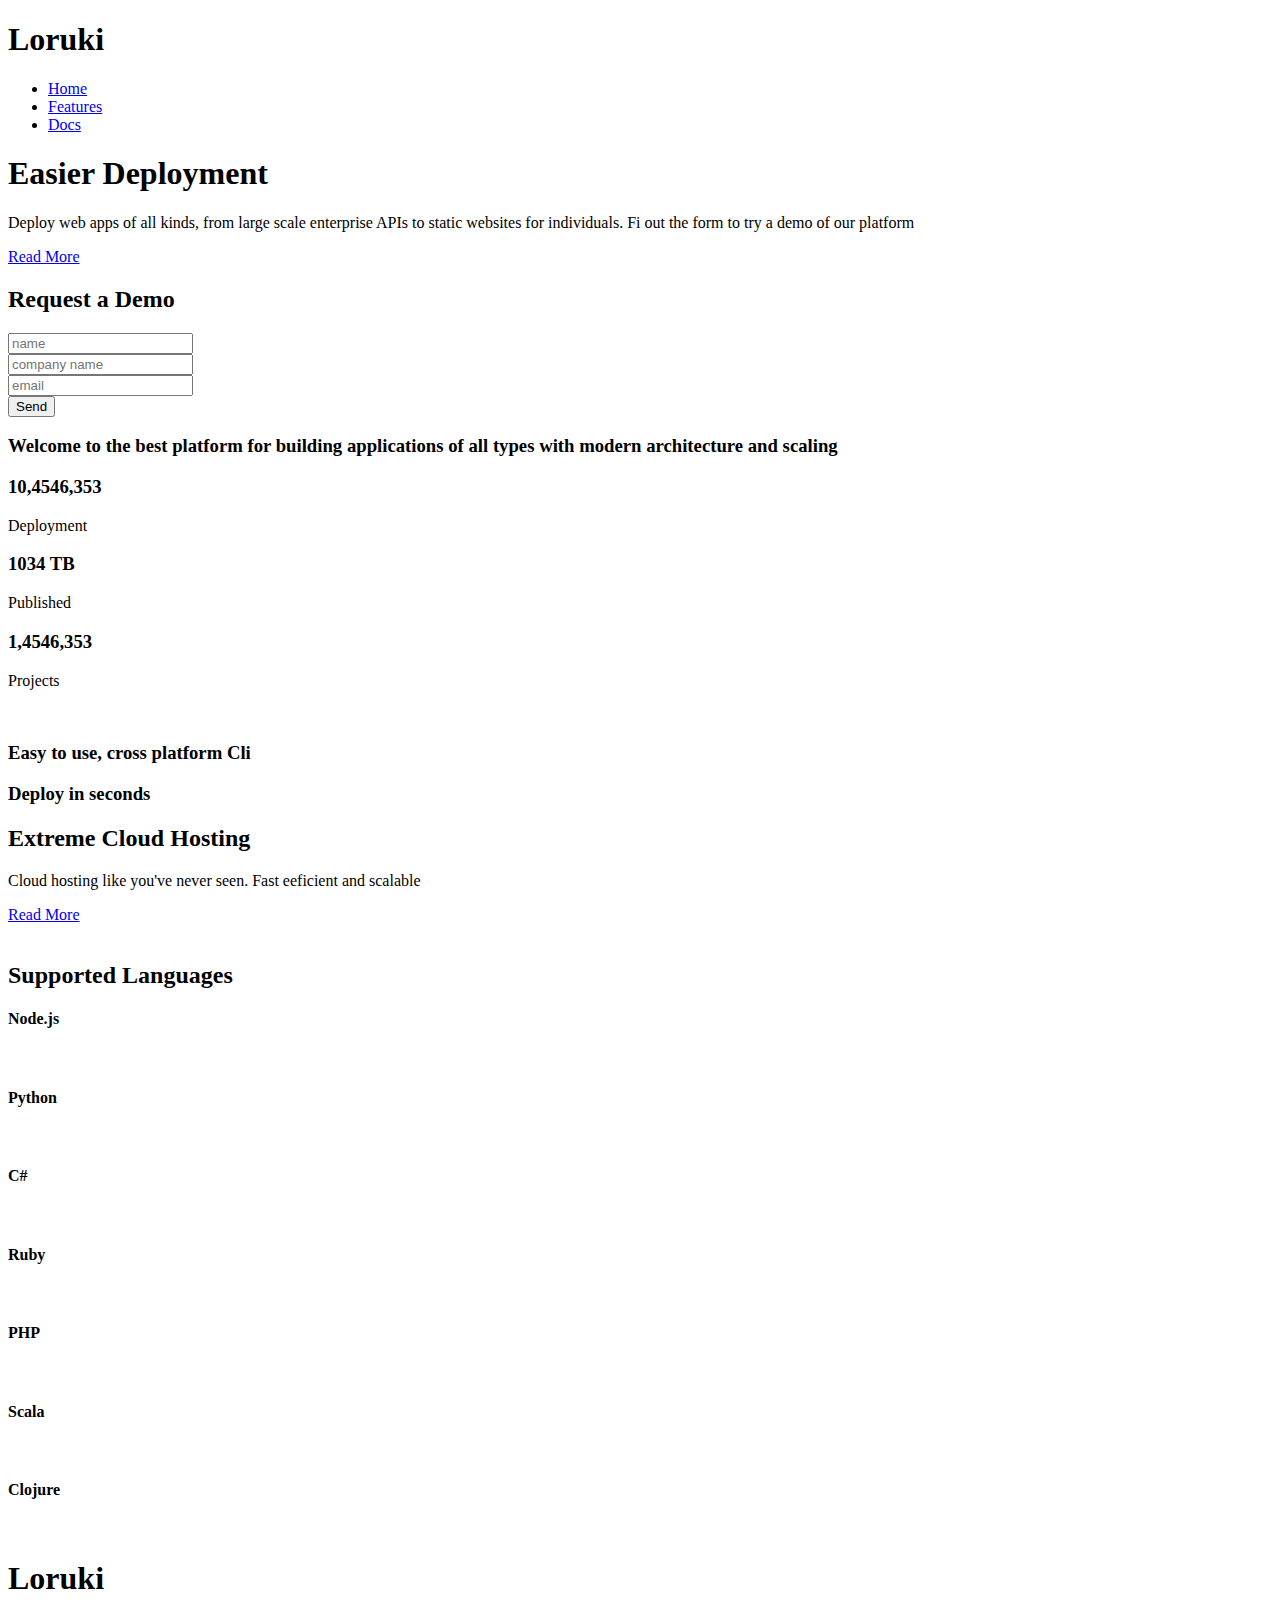
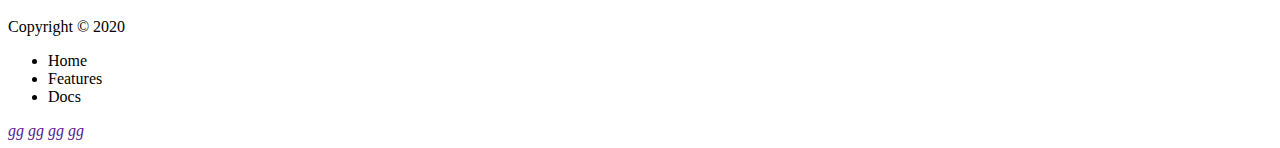
==== index.html @ 68c7aa64 "Add files via upload" ====
<!DOCTYPE html>
<html lang="en">
<head>
    <meta charset="UTF-8">
    <meta http-equiv="X-UA-Compatible" content="IE=edge">
    <meta name="viewport" content="width=device-width, initial-scale=1.0">
    <title>Cloud Hosting</title>
    <link rel="stylesheet" href="css/index.css">
    <link rel="stylesheet" href="fontawesome-free-5.15.4-web">
    <link href="//netdna.bootstrapcdn.com/font-awesome/3.2.1/css/font-awesome.css" rel="stylesheet"> 
</head>
<body>
    <!-- Navbar -->
    <div class="navbar">
        <div class="container flex">
            <h1 class="logo">Loruki</h1>
            <nav>
                <ul>
                    <li><a href="index.html">Home</a></li>
                    <li><a href="features.html">Features</a></li>
                    <li><a href="docs.html">Docs</a></li>
                </ul>
            </nav>
        </div>
    </div>

    <!-- Showcase -->
    <section class="showcase">
        <div class="container grid">
            <div class="showcase-text">
                <h1>Easier Deployment</h1>
                <p>Deploy web apps of all kinds, 
                    from large scale enterprise APIs to 
                    static websites for individuals. Fi
                    out the form to try a demo of our 
                    platform</p>
                <a href="features.html" class="btn btn-outline">Read More</a>    
            </div>

            <div class="showcase-form card">
                <h2>Request a Demo</h2>
                <form action="">
                    <div class="form-control">
                        <input type="text" name="name" placeholder="name" required>
                    </div>
                    <div class="form-control">
                        <input type="text" name="company" placeholder="company name" required>
                    </div>
                    <div class="form-control">
                        <input type="email" name="email" placeholder="email" required>
                    </div>
                    <input type="submit" value="Send" class="btn btn-primary">
                </form>
            </div>
        </div>
    </section>

    <!-- Stats -->
    <section class="stats">
        <div class="container">
            <h3 class="stats-heading text-center my-1">
                Welcome to the best platform 
                for building applications of 
                all types with modern 
                architecture and scaling
            </h3>

            <div class="grid grid-3 text-center my-4">
                <div>
                    <i class="fas fa-server fa-3x"></i>
                    <h3>10,4546,353</h3>
                    <p class="text-secondary">Deployment</p>
                </div>
                <div>
                    <i class="fas fa-upload fa-3x"></i>
                    <h3>1034 TB</h3>
                    <p class="text-secondary">Published</p>
                </div>
                <div>
                    <i class="fas fa-project-diagram fa-3x"></i>
                    <h3>1,4546,353</h3>
                    <p class="text-secondary">Projects</p>
                </div>
            </div>
        </div>
    </section>

    <!-- Cli -->
    <section class="cli">
        <div class="container grid">
            <img src="images/cli.png" alt="">
            <div class="card">
                <h3>Easy to use, cross platform Cli</h3>
            </div>
            <div class="card">
                <h3>Deploy in seconds</h3>
            </div>
        </div>
    </section>

    <!-- Cloud -->
    <section class="bg-primary my-2 py-2">
        <div class="container grid">
            <div class="text-center">
                <h2 class="lg">Extreme Cloud Hosting</h2>
                <p class="lead my-1">Cloud hosting like you've never seen. Fast eeficient and scalable</p>
                <a href="features.html" class="btn btn-dark">Read More</a>
            </div>
            <img src="images/cloud.png" alt="">
        </div>
    </section>

    <!-- Languages -->

    <section class="languages">
        <h2 class="md text-center my-2">
            Supported Languages
        </h2>
        <div class="container flex">
            <div class="card">
                <h4>Node.js</h4>
                <img src="images/logos/node.png" alt="">
            </div>
            <div class="card">
                <h4>Python</h4>
                <img src="images/logos/python.png" alt="">
            </div>
            <div class="card">
                <h4>C#</h4>
                <img src="images/logos/csharp.png" alt="">
            </div>
            <div class="card">
                <h4>Ruby</h4>
                <img src="images/logos/ruby.png" alt="">
            </div>
            <div class="card">
                <h4>PHP</h4>
                <img src="images/logos/php.png" alt="">
            </div>
            <div class="card">
                <h4>Scala</h4>
                <img src="images/logos/scala.png" alt="">
            </div>
            <div class="card">
                <h4>Clojure</h4>
                <img src="images/logos/clojure.png" alt="">
            </div>
        </div>
    </section>

    <!-- Footer -->

    <footer class="footer bg-dark py-5">
        <div class="container grid-3 grid">
            <div>
                <h1>Loruki</h1>
                <p>Copyright &copy; 2020</p>
            </div>
            <nav>
                <ul>
                    <li><a href="index.html"></a>Home</li>
                    <li><a href="features.html"></a>Features</li>
                    <li><a href="docs.html"></a>Docs</li>
                </ul>
            </nav>
            <div class="social">
                <a href=""><i class="fab fa-github fa-2x">gg</i></a>
                <a href=""><i class="fab fa-facebook fa-2x">gg</i></a>
                <a href=""><i class="fab fa-instagram fa-2x">gg</i></a>
                <a href=""><i class="fab fa-twitter fa-2x">gg</i></a>
            </div>
        </div>
    </footer>
</body>
</html>
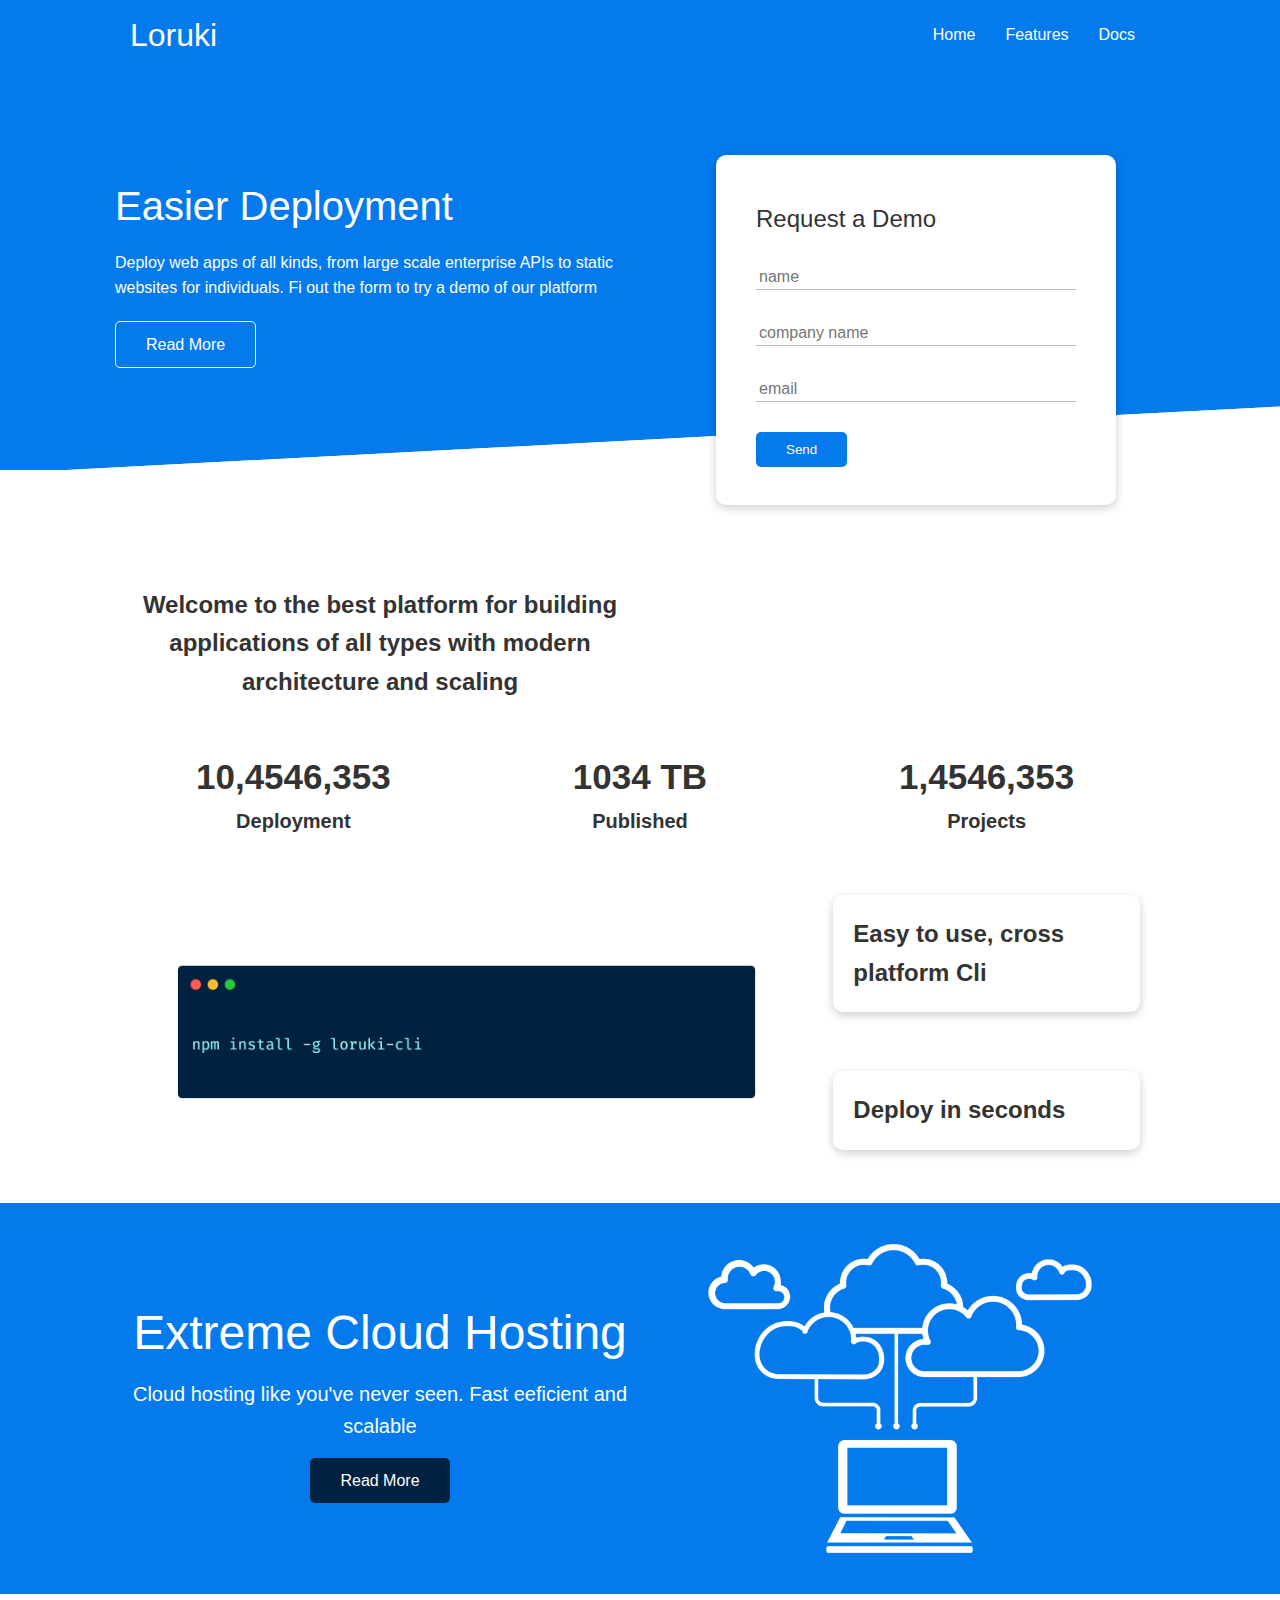
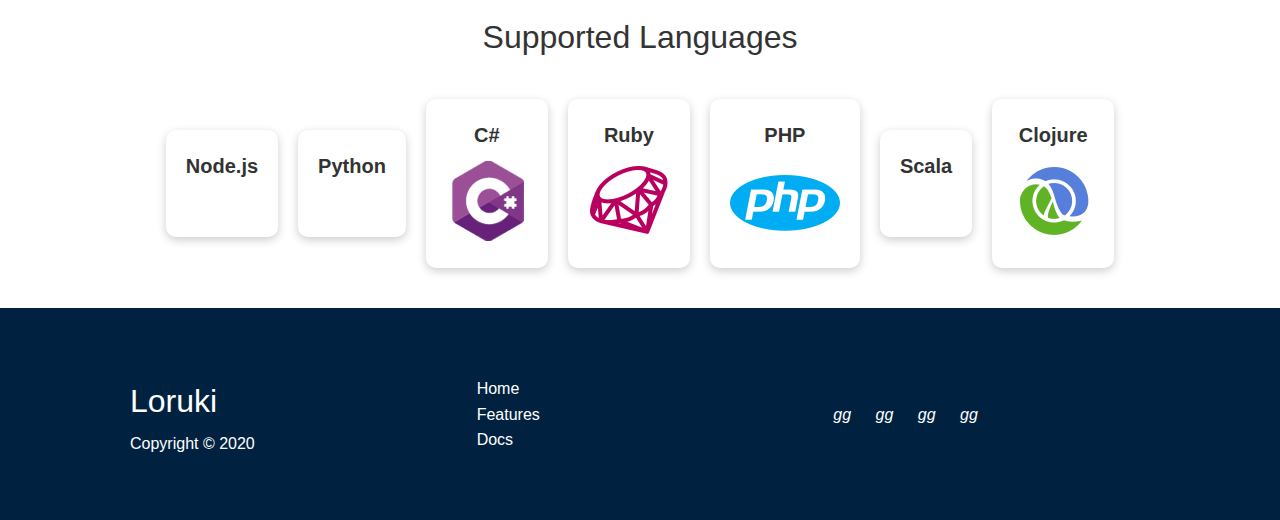
==== commit a541f1a6: "Update index.html" ====
--- a/index.html
+++ b/index.html
@@ -5,7 +5,7 @@
     <meta http-equiv="X-UA-Compatible" content="IE=edge">
     <meta name="viewport" content="width=device-width, initial-scale=1.0">
     <title>Cloud Hosting</title>
-    <link rel="stylesheet" href="css/index.css">
+    <link rel="stylesheet" href="index.css">
     <link rel="stylesheet" href="fontawesome-free-5.15.4-web">
     <link href="//netdna.bootstrapcdn.com/font-awesome/3.2.1/css/font-awesome.css" rel="stylesheet"> 
 </head>
@@ -88,7 +88,7 @@
     <!-- Cli -->
     <section class="cli">
         <div class="container grid">
-            <img src="images/cli.png" alt="">
+            <img src="cli.png" alt="">
             <div class="card">
                 <h3>Easy to use, cross platform Cli</h3>
             </div>
@@ -106,7 +106,7 @@
                 <p class="lead my-1">Cloud hosting like you've never seen. Fast eeficient and scalable</p>
                 <a href="features.html" class="btn btn-dark">Read More</a>
             </div>
-            <img src="images/cloud.png" alt="">
+            <img src="cloud.png" alt="">
         </div>
     </section>
 
@@ -119,31 +119,31 @@
         <div class="container flex">
             <div class="card">
                 <h4>Node.js</h4>
-                <img src="images/logos/node.png" alt="">
+                <img src="node.png" alt="">
             </div>
             <div class="card">
                 <h4>Python</h4>
-                <img src="images/logos/python.png" alt="">
+                <img src="python.png" alt="">
             </div>
             <div class="card">
                 <h4>C#</h4>
-                <img src="images/logos/csharp.png" alt="">
+                <img src="csharp.png" alt="">
             </div>
             <div class="card">
                 <h4>Ruby</h4>
-                <img src="images/logos/ruby.png" alt="">
+                <img src="ruby.png" alt="">
             </div>
             <div class="card">
                 <h4>PHP</h4>
-                <img src="images/logos/php.png" alt="">
+                <img src="php.png" alt="">
             </div>
             <div class="card">
                 <h4>Scala</h4>
-                <img src="images/logos/scala.png" alt="">
+                <img src="cala.png" alt="">
             </div>
             <div class="card">
                 <h4>Clojure</h4>
-                <img src="images/logos/clojure.png" alt="">
+                <img src="clojure.png" alt="">
             </div>
         </div>
     </section>
@@ -172,4 +172,4 @@
         </div>
     </footer>
 </body>
-</html>+</html>
--- a/index.css
+++ b/index.css
@@ -0,0 +1,438 @@
+:root {
+    --primary-color: #047aed;
+    --secondary-color: #1c3fa8;
+    --dark-color: #002240;
+    --light-color: #f4f4f4;
+}
+* {
+    box-sizing: border-box;
+    padding: 0;
+    margin: 0;
+}
+
+body {
+    font-family: sans-serif;
+    color: #333;
+    line-height: 1.6;
+}
+
+ul {
+    list-style-type: none;
+}
+
+a {
+    text-decoration: none;
+    color: #333;
+}
+
+h1,h2 {
+    font-weight: 300;
+    line-height: 1.2;
+    margin: 10px 0;
+}
+
+h3 {
+    font-size: 1.5rem;
+}
+
+p {
+    margin: 0;
+}
+
+img {
+    width: 100%;
+}
+
+/* Navbar */
+
+.navbar {
+    background-color: var(--primary-color);
+    color: #fff;
+    height: 70px;
+}
+
+.navbar ul {
+    display: flex;
+}
+
+.navbar a {
+    color: #fff;
+    padding: 10px;
+    margin: 0 5px;
+}
+
+.navbar a:hover {
+    border-bottom: 2px #fff solid;
+}
+
+
+.navbar .flex {
+    justify-content: space-between;
+}
+
+/* Utilities */
+.container {
+    max-width: 1100px;
+    margin: 0 auto;
+    overflow: auto;
+    padding: 0 40px;
+}
+
+.flex {
+    display: flex;
+    justify-content: center;
+    align-items: center;
+    height: 100%;
+}
+
+.grid {
+    display: grid;
+    grid-template-columns: repeat(2, 1fr);
+    gap: 20px;
+    justify-content: center;
+    align-items: center;
+    height: 100%;
+}
+
+.card {
+    background-color: #fff;
+    color: #333;
+    border-radius: 10px;
+    box-shadow: 0 3px 10px rgba(0, 0, 0, 0.2);
+    padding: 20px;
+    margin: 10px;
+}
+
+.btn {
+    display: inline-block;
+    padding: 10px 30px;
+    cursor: pointer;
+    background-color: var(--primary-color);
+    color: #fff;
+    border: none;
+    border-radius: 5px;
+}
+
+.btn-outline {
+    background-color: transparent;
+    border: 1px #fff solid;
+}
+
+.btn:hover {
+    transform: scale(0.98);
+}
+
+/* Showcase */
+
+.showcase {
+    height: 400px;
+    background-color: var(--primary-color);
+    color: #fff;
+    position: relative;
+}
+
+.showcase h1 {
+    font-size: 40px;
+}
+
+.showcase p {
+    margin: 20px 0;
+}
+
+.showcase .grid {
+    overflow: visible;
+    grid-template-columns: 55% 45%;
+    gap: 30px;
+}
+
+.showcase-form {
+    position: relative;
+    top: 60px;
+    height: 350px;
+    width: 400px;
+    padding: 40px;
+    z-index: 100;
+}
+.showcase-form  .form-control {
+    margin: 30px 0;
+}
+
+.showcase-form input[type='text'], 
+.showcase-form input[type='email'] {
+    border: 0;
+    border-bottom: 1px solid #b4becb;
+    width: 100%;
+    padding: 3px;
+    font-size: 16px;
+}
+
+.showcase-form input:focus {
+    outline: none;
+}
+
+.showcase::before, 
+.showcase::after {
+    content: '';
+    position: absolute;
+    height: 100px;
+    bottom: -70px;
+    right: 0;
+    left: 0;
+    background-color: #fff;
+    transform: skewY(-3deg);
+    -webkit-transform: skewY(-3deg);
+    -moz-transform: skewY(-3deg);
+    -ms-transform: skewY(-3deg);
+    
+} 
+
+/* Stats */
+.stats {
+    padding-top: 100px;
+}
+
+.stats-heading {
+    max-width: 500px;
+    margin: auto;
+} 
+
+.stats .grid h3 {
+    font-size: 35px;
+}
+
+.stats .grid p {
+    font-size: 20px;
+    font-weight: bold;
+}
+
+.grid-3 {
+    grid-template-columns: repeat(3, 1fr);
+}
+
+.text-center {
+    text-align: center;
+}
+
+
+
+
+/* Margin */
+.my-1 {
+    margin: 1rem 0;
+} 
+
+.my-2 {
+    margin: 1.5rem 0;
+}
+
+.my-3 {
+    margin: 2rem 0;
+}
+
+.my-4 {
+    margin: 3rem 0;
+}
+
+.my-5 {
+    margin: 4rem 0;
+} 
+
+
+.m-1 {
+    margin: 1rem;
+} 
+
+.m-2 {
+    margin: 1.5rem;
+}
+
+.m-3 {
+    margin: 2rem;
+}
+
+.m-4 {
+    margin: 3rem;
+}
+
+.m-5 {
+    margin: 4rem;
+} 
+
+/* Padding */
+.py-1 {
+    padding: 1rem;
+} 
+
+.py-2 {
+    padding: 1.5rem;
+}
+
+.py-3 {
+    padding: 2rem;
+}
+
+.py-4 {
+    padding: 3rem;
+}
+
+.py-5 {
+    padding: 4rem;
+}
+
+.p-1 {
+    padding: 1rem;
+} 
+
+.p-2 {
+    padding: 1.5rem;
+}
+
+.p-3 {
+    padding: 2rem;
+}
+
+.p-4 {
+    padding: 3rem;
+}
+
+.p-5 {
+    padding: 4rem;
+} 
+
+
+/* Cli */
+.cli .grid {
+    grid-template-columns: repeat(3, 1fr);
+    grid-template-rows: repeat(2, 1fr);
+}
+
+.cli .grid > *:first-child {
+    grid-column: 1 /span 2;
+    grid-row: 1 /span 2;
+}
+
+/* Cloud */
+.cloud .grid {
+    grid-template-columns: repeat(4fr 3fr);
+}
+
+/* Backgrounds & coloured buttons */
+
+.bg-primary, 
+.btn-primary {
+    background-color: var(--primary-color);
+    color: #fff;
+}
+.bg-secondary, 
+.btn-secondary {
+    background-color: var(--secodary-color);
+    color: #fff;
+}
+.bg-dark, 
+.btn-dark {
+    background-color: var(--dark-color);
+    color: #fff;
+}
+.bg-light, 
+.btn-light {
+    background-color: var(--light-color);
+    color: #333;
+}
+
+.bg-primary a, 
+.btn-primary a,
+.bg-secondary a, 
+.btn-secondary a,
+.bg-dark a, 
+.btn-dark a {
+    color: #fff;
+}
+
+/* Text sizes */
+
+.lead {
+    font-size: 20px;
+}
+
+.sm {
+    font-size: 1rem;
+}
+
+.md {
+    font-size: 2rem;
+}
+
+.lg {
+    font-size: 3rem;
+}
+
+.xl {
+    font-size: 4rem;
+}
+
+/* Languages */
+
+.languages .flex {
+    flex-wrap: wrap;
+}
+
+.languages .card {
+    text-align: center;
+    margin: 18px 10px 40px;
+    transition: transform 0.2s ease-in;
+}
+
+.languages .card h4 {
+    font-size: 20px;
+    margin-bottom: 10px;
+}
+
+.languages .card:hover {
+    transform: translateX(55px)
+}
+
+/* Footer */
+
+footer .social a {
+    margin: 0 10px;
+}
+
+
+/* Tablets and under */
+
+@media (max-width: 768px) {
+    .grid,
+    .showcase .grid,
+    .stats .grid,
+    .cli .grid,
+    .cloud .grid {
+        grid-template-columns: 1fr;
+        grid-template-rows: 1fr;
+    }
+
+    .showcase {
+        height: auto;
+    }
+
+    .showcase-text {
+        text-align: center;
+        margin-top: 40px;
+    }
+}
+
+/* Mobiles */
+
+@media (max-width: 500px) {
+    .navbar {
+        height: 110px;
+    }
+
+    .navbar .flex {
+        flex-direction: column;
+    }
+
+    .navbar ul {
+        padding: 10px;
+        background-color: rgba(0, 0, 0, 0.1);
+    }
+}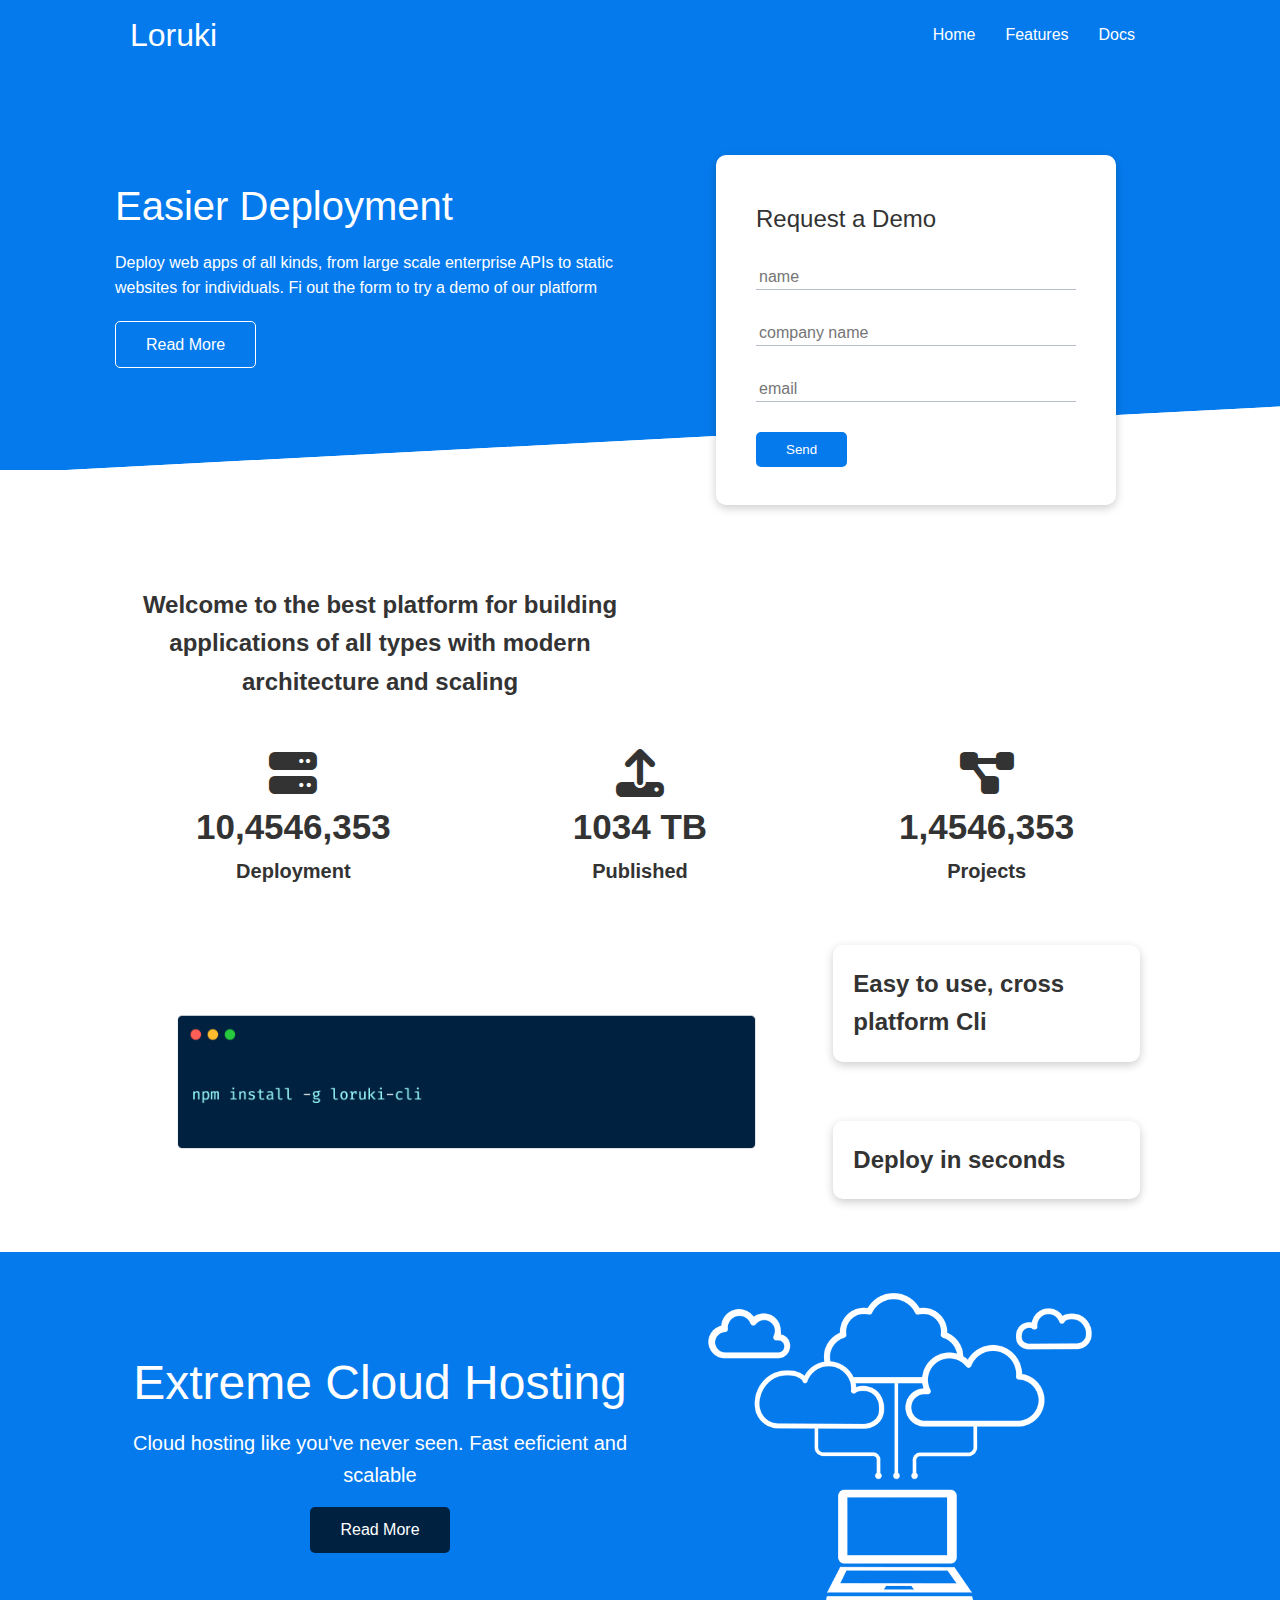
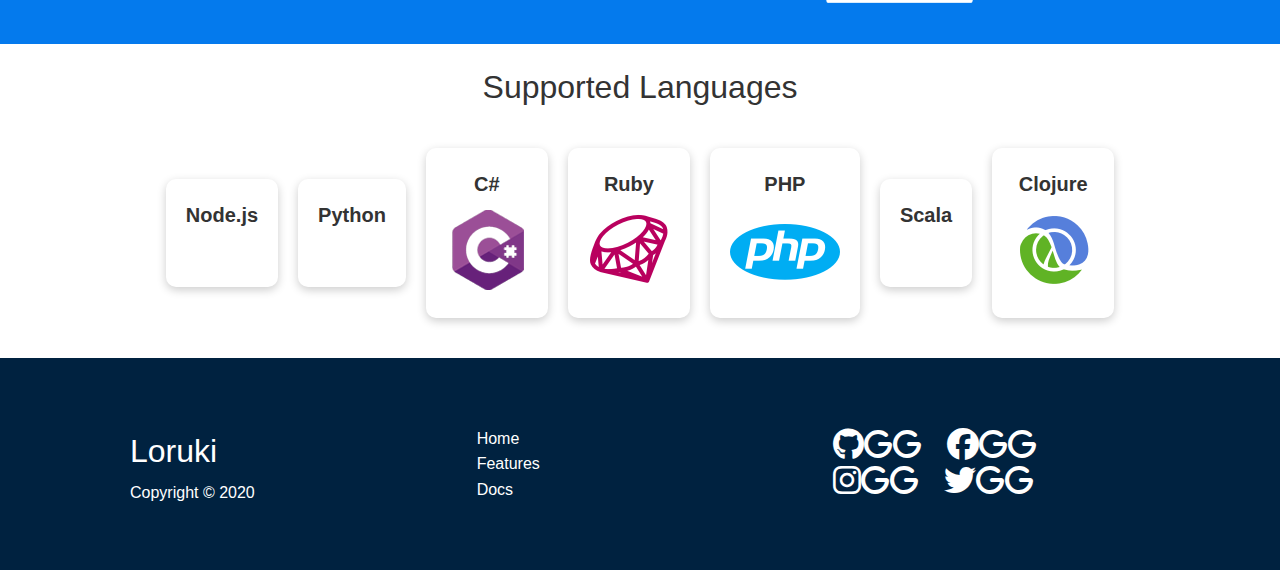
==== commit c3fa2745: "Update index.html" ====
--- a/index.html
+++ b/index.html
@@ -7,7 +7,8 @@
     <title>Cloud Hosting</title>
     <link rel="stylesheet" href="index.css">
     <link rel="stylesheet" href="fontawesome-free-5.15.4-web">
-    <link href="//netdna.bootstrapcdn.com/font-awesome/3.2.1/css/font-awesome.css" rel="stylesheet"> 
+    <link href="//netdna.bootstrapcdn.com/font-awesome/3.2.1/css/font-awesome.css" rel="stylesheet">
+    <link href ="https://cdnjs.cloudflare.com/ajax/libs/font-awesome/6.1.1/css/all.min.css" rel="stylesheet">
 </head>
 <body>
     <!-- Navbar -->
--- a/index.css
+++ b/index.css
@@ -388,7 +388,7 @@
 }
 
 .languages .card:hover {
-    transform: translateX(55px)
+    transform: translateY(15px)
 }
 
 /* Footer */
@@ -435,4 +435,4 @@
         padding: 10px;
         background-color: rgba(0, 0, 0, 0.1);
     }
-}+}
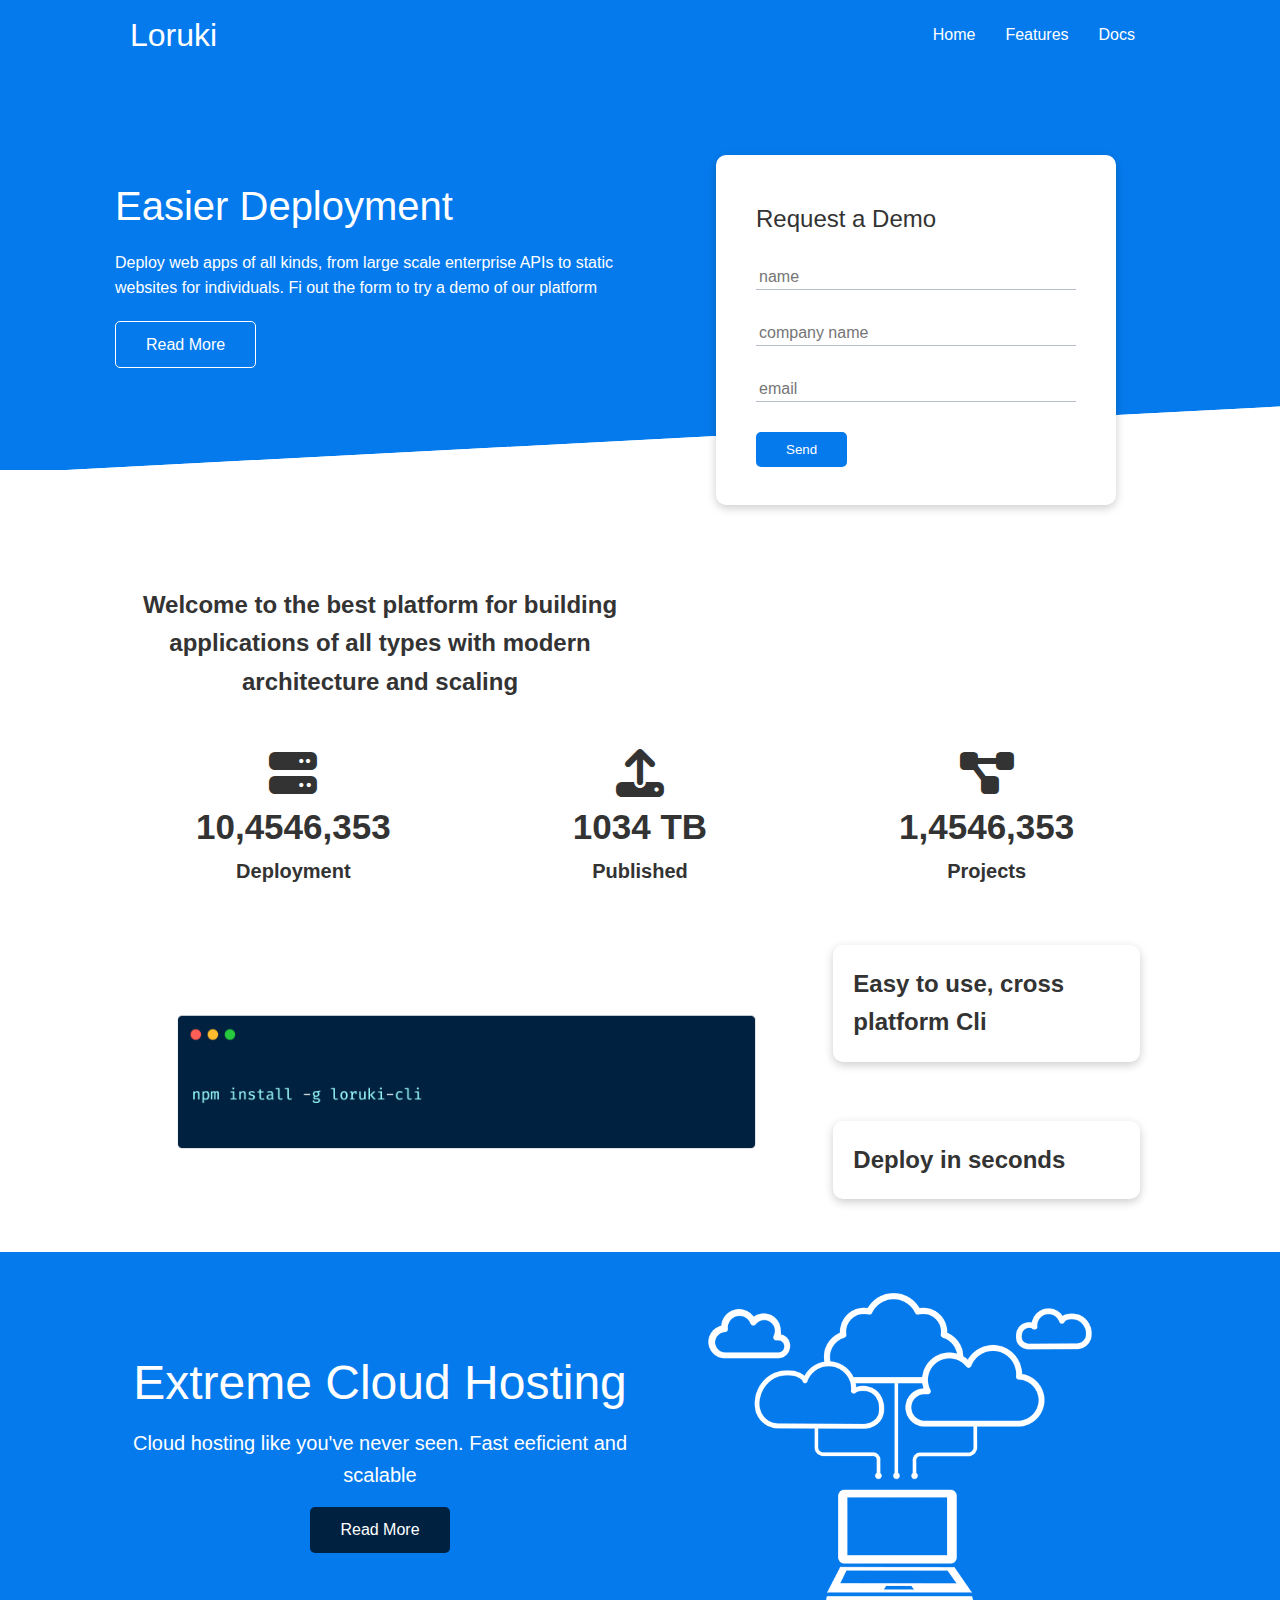
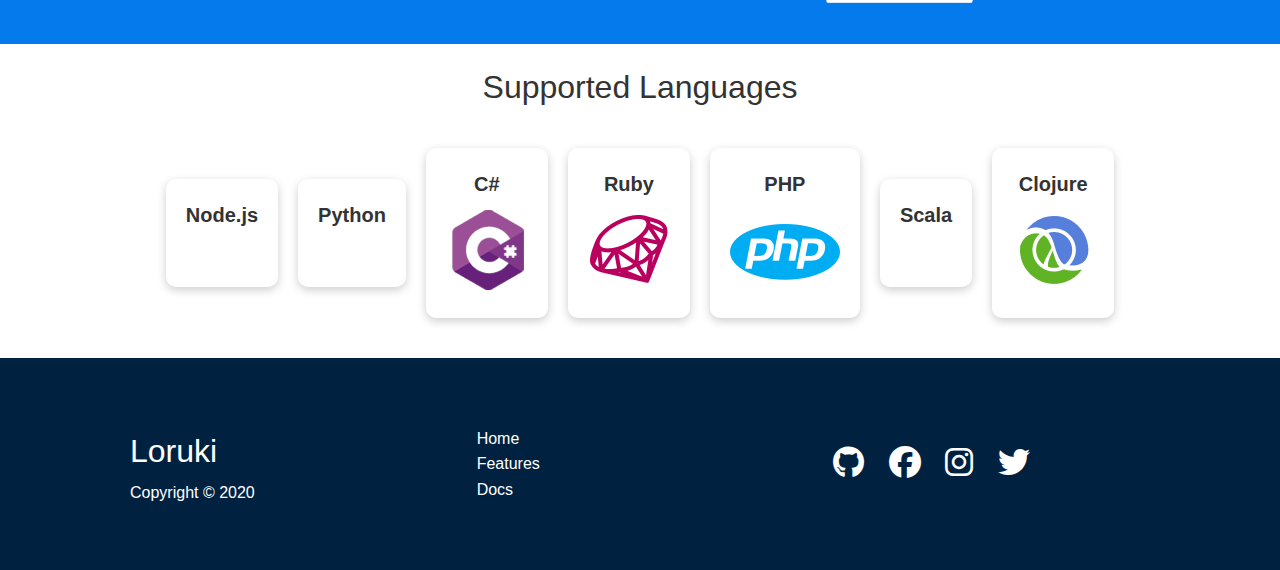
==== commit 17ef5f31: "Update index.html" ====
--- a/index.html
+++ b/index.html
@@ -165,10 +165,10 @@
                 </ul>
             </nav>
             <div class="social">
-                <a href=""><i class="fab fa-github fa-2x">gg</i></a>
-                <a href=""><i class="fab fa-facebook fa-2x">gg</i></a>
-                <a href=""><i class="fab fa-instagram fa-2x">gg</i></a>
-                <a href=""><i class="fab fa-twitter fa-2x">gg</i></a>
+                <a href=""><i class="fab fa-github fa-2x"></i></a>
+                <a href=""><i class="fab fa-facebook fa-2x"></i></a>
+                <a href=""><i class="fab fa-instagram fa-2x"></i></a>
+                <a href=""><i class="fab fa-twitter fa-2x"></i></a>
             </div>
         </div>
     </footer>
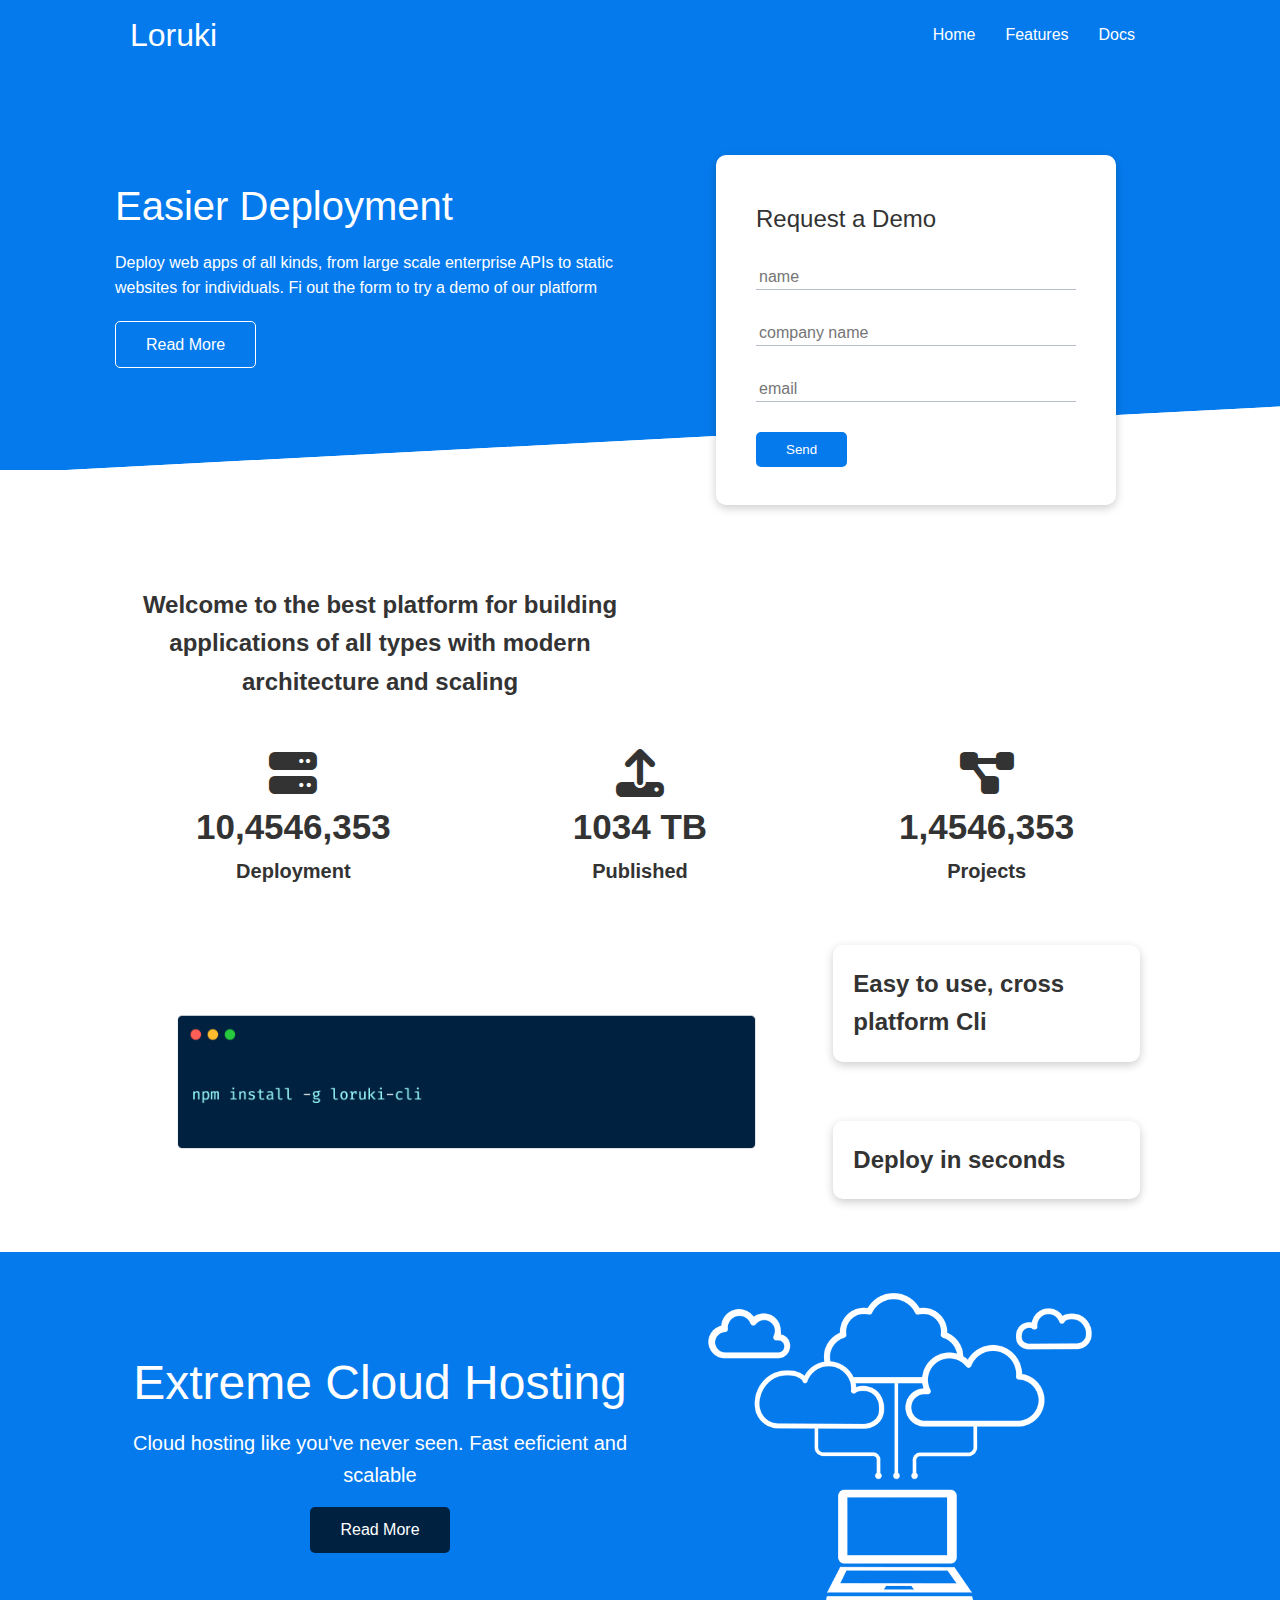
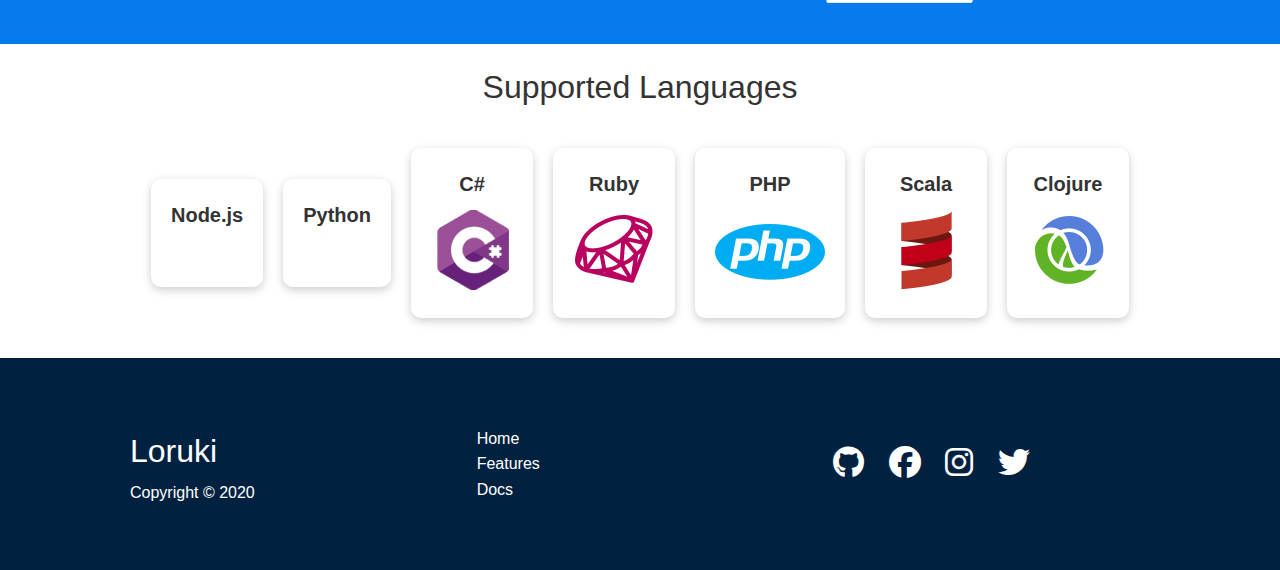
==== commit b8b02071: "Update index.html" ====
--- a/index.html
+++ b/index.html
@@ -140,7 +140,7 @@
             </div>
             <div class="card">
                 <h4>Scala</h4>
-                <img src="cala.png" alt="">
+                <img src="scala.png" alt="">
             </div>
             <div class="card">
                 <h4>Clojure</h4>
--- a/index.css
+++ b/index.css
@@ -435,4 +435,15 @@
         padding: 10px;
         background-color: rgba(0, 0, 0, 0.1);
     }
-}
+    
+    footer .social a {
+      margin: 0 10px;
+
+      font-size: 15px;
+    }
+
+    footer .social {
+      display: flex;
+    } 
+
+}
